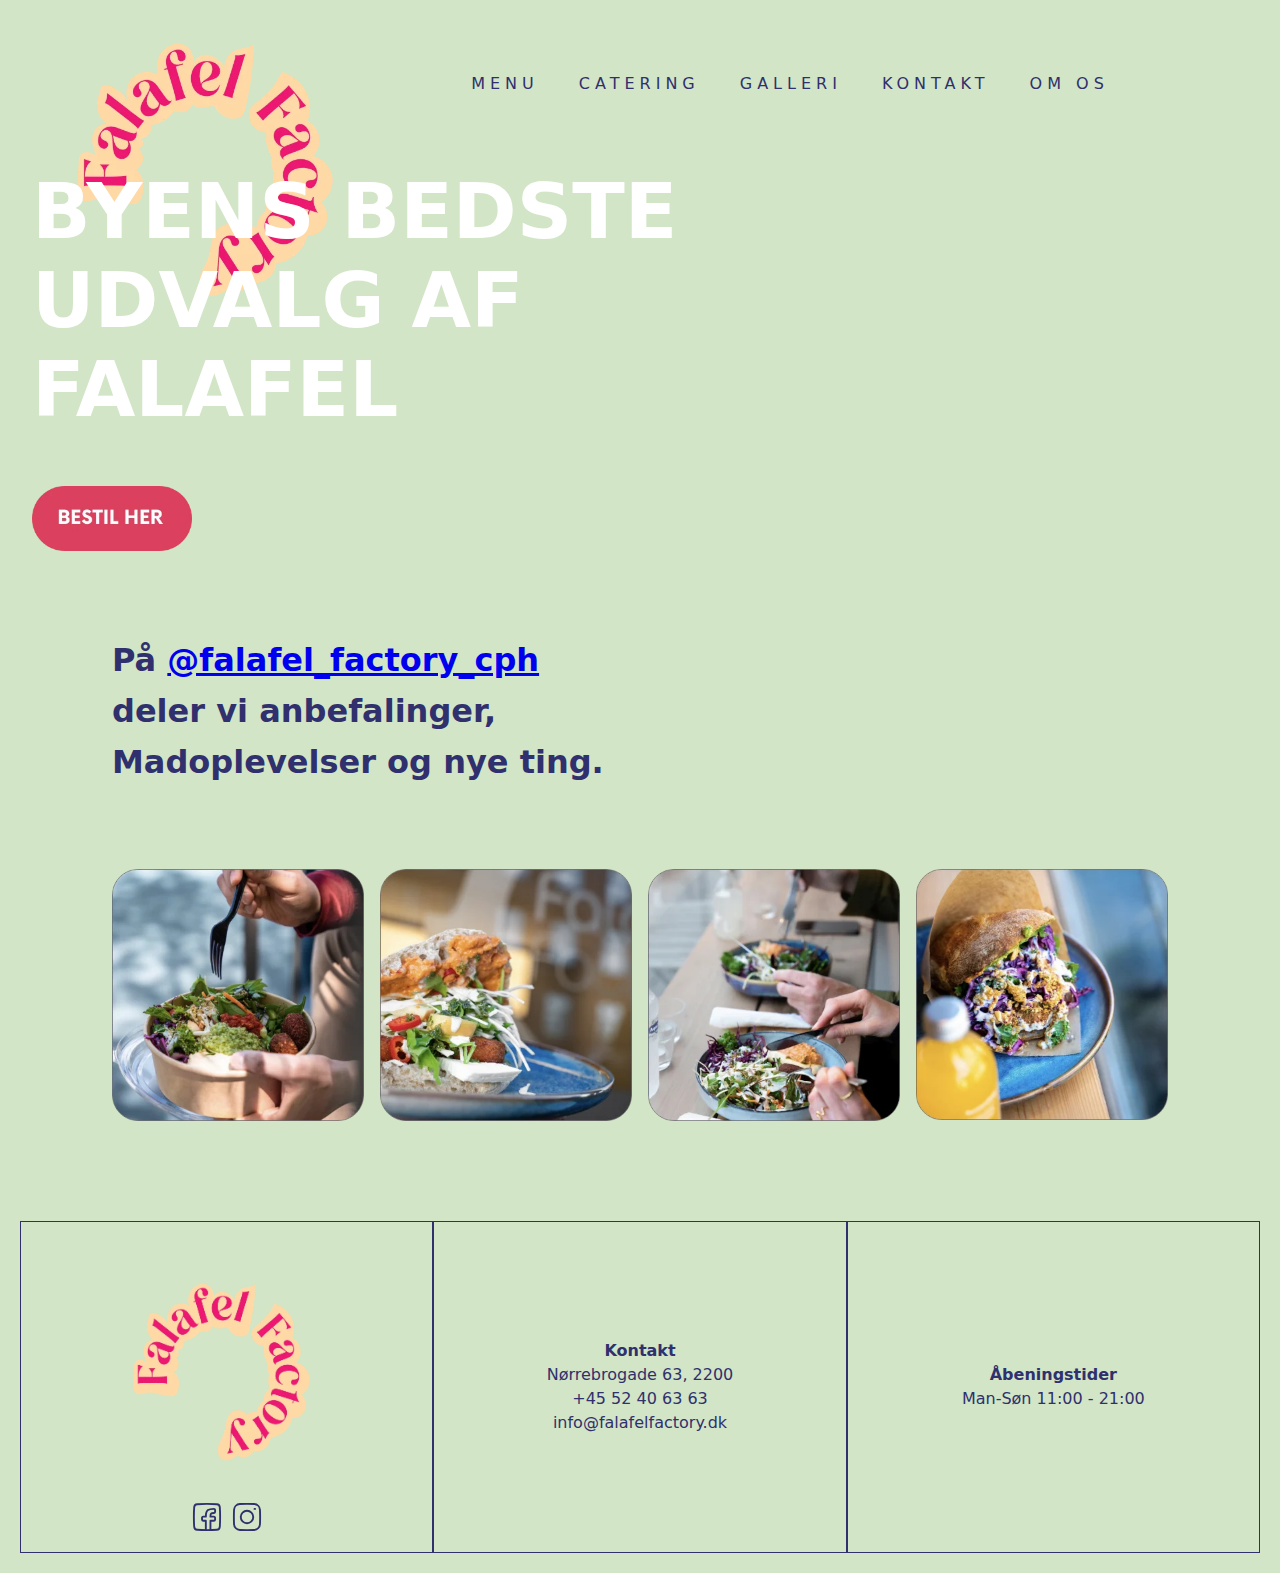
==== index.html @ 97d0500b "Bestil nu knap" ====
<!DOCTYPE html>
<html lang="en">

<head>
  <meta charset="UTF-8">
  <meta http-equiv="X-UA-Compatible" content="IE=edge">
  <meta name="viewport" content="width=device-width, initial-scale=1.0">
  <title>Falafel Factory</title>

  <link rel="stylesheet" href="css/styles.css">
  
</head>

<body>

  <header>
    <div class="logo">

      <a href="index.html"><img src="images/logo.webp" alt="logo"></a>

    </div>
    <nav>
      <ul class="menu">
        <li><a href="menu.html">Menu</a></li>
        <li><a href="catering.html">Catering</a></li>
        <li><a href="galleri.html">Galleri</a></li>
        <li><a href="kontakt.html">Kontakt</a></li>
        <li><a href="om.html">Om os</a></li>
      </ul>
      <div class="burger">
        <div class="line"></div>
        <div class="line"></div>
        <div class="line"></div>
      </div>
    </nav>
  </header>

  <main>

    <div class="wrapper">
      <div class="box-1">
        <video class="video-frontpage" autoplay loop muted>
          <source src="https://emiliaivarsdottir.dk/kea/05_indhold/virksomheds_video/fffilm2.mp4" type="video/mp4">

        </video>
      </div>

      <div class="box-2">
        <h1 class="h1_frontpage">BYENS BEDSTE UDVALG
          AF FALAFEL</h1>
        <a href="menu.html"><img class="button" src="images/button2.webp" alt="button"></a>
      </div>

    </div>

    <div class="tagline_frontpage">
      <h2 class="h2_frontpage">På <a href="https://www.instagram.com/falafel_factory_cph/">@falafel_factory_cph</a>
        deler vi anbefalinger,
        Madoplevelser og nye ting.</h2>
    </div>

    <div class="wrapper2">

      <div class="box-3">
        <img class="img_frontpage" src="images/img1.webp" alt="Falafel bowl">
      </div>

      <div class="box-3-2">
        <img class="img_frontpage" src="images/img2.webp" alt="Falafel pita">
      </div>

      <div class="box-3-3">
        <img class="img_frontpage" src="images/img3.webp" alt="Falafel bowl">
      </div>

      <div class="box-3-4">
        <img class="img_frontpage" src="images/img4.webp" alt="Falafel pita">
      </div>
    </div>

  </main>

  <footer>
    <div class="footer-content">
      <div class="footer-column">
        <img class="logo_2" src="images/logo.webp" alt="Logo">
        <div class="icon-container">
          <a href="https://www.facebook.com/falafelfactorycph/?fref=ts"><img class="icon" src="images/facebook.svg"
              alt="facebook"></a>
          <a href="https://www.instagram.com/falafel_factory_cph/?hl=da"><img class="icon" src="images/instagram.svg"
              alt="instagram"></a>
        </div>
      </div>
      <div class="footer-column">
        <p class="heading_footer">
          <strong>Kontakt</strong>
        </p>
        <p class="contact_p">Nørrebrogade 63, 2200 <br />
          +45 52 40 63 63 <br />
          info@falafelfactory.dk</p>
      </div>
      <div class="footer-column">
        <p class="heading_openinghour"> <strong>Åbeningstider</strong> </p>
        <p class="contact_openinghour">Man-Søn 11:00 - 21:00</p>
      </div>
    </div>
  </footer>

  <script src="script.js"></script>

</body>



</html>
</body>

</html>
---- css/styles.css ----
/* General */

body {
  background-color: #d2e5c6;
  max-width: 1800px;
  margin: 0 auto;
  font-family: "now", system-ui, -apple-system, BlinkMacSystemFont, "Segoe UI", Roboto, Oxygen, Ubuntu, Cantarell, "Open Sans", "Helvetica Neue", sans-serif;
}

p {
  color: #2f306d;
  font-family: "now", system-ui, -apple-system, BlinkMacSystemFont, "Segoe UI", Roboto, Oxygen, Ubuntu, Cantarell, "Open Sans", "Helvetica Neue", sans-serif;
}

.container_drink {
  margin-top: 5rem;
  margin-bottom: 5rem;
}

/* Fonts */
@font-face {
  font-family: "now";
  src: url("../svg/Now-Regular.woff") format("woff");
}
/* Navbar */

header {
  display: flex;
  justify-content: left;
  align-items: left;
  padding: 4rem;
  background-color: #d2e5c6;
  font-family: "now", system-ui, -apple-system, BlinkMacSystemFont, "Segoe UI", Roboto, Oxygen, Ubuntu, Cantarell, "Open Sans", "Helvetica Neue", sans-serif;
  letter-spacing: 5px;
  font-weight: 400;
  text-transform: uppercase;
}

nav {
  display: flex;
  justify-content: center;
  align-items: center;
  flex-grow: 1;
  padding-left: 300px;
}

.menu {
  display: flex;
  list-style: none;
  margin: 0;
  padding: 0;
  justify-content: center;
  align-items: center;
}

.menu li {
  margin-right: 20px;
}

.menu li:last-child {
  margin-right: 0;
}

.menu a {
  display: block;
  padding: 10px;
  color: #2f306d;
  text-decoration: none;
  transition: color 0.3s;
  font-size: 16px;
  font-weight: 500;
}

.menu a:hover {
  color: #db405d;
}

.burger {
  width: 30px;
  height: 20px;
  cursor: pointer;

}

.burger .line {
  width: 100%;
  height: 2px;
  background-color: #2f306d;
  margin-bottom: 5px;
}

.burger {
  display: none;
}

.button_header {
  display: flex;
  scale: 0.8;
}

@media screen and (max-width: 800px) {
  header {
    display: flex;
    justify-content: center;
    align-items: center;
    padding: 4rem;
    background-color: #d2e5c6;
    font-family: "now", system-ui, -apple-system, BlinkMacSystemFont, "Segoe UI", Roboto, Oxygen, Ubuntu, Cantarell, "Open Sans", "Helvetica Neue", sans-serif;
    letter-spacing: 5px;
    font-weight: 400;
    text-transform: uppercase;
  }

  nav {
    margin-left: 12rem;
  }

  .menu {
    display: none;
  }

  .burger {
    display: block;
    z-index: 20;
    margin-left: -4rem;
    
  }

  .burger.active .line:nth-child(1) {
    transform: rotate(45deg) translate(5px, 5px);
  }

  .burger.active .line:nth-child(2) {
    opacity: 0;
  }

  .burger.active .line:nth-child(3) {
    transform: rotate(-45deg) translate(5px, -5px);
  }

  nav.active .menu {
    display: block;
    background-color: #e4f3e4;
    position: absolute;
    top: 60px;
    left: 0;
    width: 100%;
    box-shadow: 0 0 10px rgba(0, 0, 0, 0.1);
    z-index: 4;
  }

  nav.active .menu li {
    margin: 10px 20px;
  }

  nav.active .menu a {
    font-size: 24px;
  }
  .button_header {
    display: none;
  }
}

/* Headings */

.heading_menu_first {
  text-align: center;
  margin-top: 5rem;
  margin-bottom: 1rem;
  font-size: 4rem;
  font-weight: 500;
  font-family: "now", system-ui, -apple-system, BlinkMacSystemFont, "Segoe UI", Roboto, Oxygen, Ubuntu, Cantarell, "Open Sans", "Helvetica Neue", sans-serif;
  color: #2f306d;
  text-transform: uppercase;
  margin-bottom: 0;
}

.heading_menu {
  display: flex;
  justify-content: center;
  
}

.heading_pita {
  margin-left: 2rem;
  color: #2f306d;
  text-transform: uppercase;
  font-size: 2rem;
  font-weight: 500;
  margin-right: 1rem;
  font-family: "now", system-ui, -apple-system, BlinkMacSystemFont, "Segoe UI", Roboto, Oxygen, Ubuntu, Cantarell, "Open Sans", "Helvetica Neue", sans-serif;
}

.heading_drink {
  color: #2f306d;
  text-transform: uppercase;
  text-align: center;
  font-size: 2rem;
  font-weight: 500;
  font-family: "now", system-ui, -apple-system, BlinkMacSystemFont, "Segoe UI", Roboto, Oxygen, Ubuntu, Cantarell, "Open Sans", "Helvetica Neue", sans-serif;
}

.h1_frontpage {
  z-index: 2;
  color: #fff;
  text-transform: uppercase;
  margin-left: -8rem;
  margin-top: 4rem;
  font-family: "now", system-ui, -apple-system, BlinkMacSystemFont, "Segoe UI", Roboto, Oxygen, Ubuntu, Cantarell, "Open Sans", "Helvetica Neue", sans-serif;
}

.h2_frontpage {
  text-align: center;
  font-family: "now", system-ui, -apple-system, BlinkMacSystemFont, "Segoe UI", Roboto, Oxygen, Ubuntu, Cantarell, "Open Sans", "Helvetica Neue", sans-serif;
  color: #2f306d;
  font-size: 1rem;
  margin: 3rem 0;
}

@media screen and (min-width: 768px) {
  .h1_frontpage {
    font-size: 77px;
    margin-top: 0;
  }

  .h2_frontpage {
    text-align: left;
    font-family: "now", system-ui, -apple-system, BlinkMacSystemFont, "Segoe UI", Roboto, Oxygen, Ubuntu, Cantarell, "Open Sans", "Helvetica Neue", sans-serif;
    margin-left: 7rem;
    line-height: 1.6;
    margin-top: 5rem;
    margin-bottom: 5rem;
    font-size: 2rem;
  }

  .heading_menu_first {
    margin-top: 3rem;
    margin-bottom: 0;
  }

  .tagline_frontpage {
    width: 50%;
  }

  .heading_pita {
    
    margin-bottom: 1rem;
    margin-top: 3rem;
    margin-left: 4rem;
  }

  .heading_drink {
    color: #2f306d;
    text-transform: uppercase;
    text-align: center;
    font-size: 3rem;
    font-weight: 500;
    font-family: "now", system-ui, -apple-system, BlinkMacSystemFont, "Segoe UI", Roboto, Oxygen, Ubuntu, Cantarell, "Open Sans", "Helvetica Neue", sans-serif;
  }

  .p_menu {
    font-size: 0.9rem;
  }
}

.p_menu {
  display: flex;
  flex-direction: column;
  justify-content: end;
  font-size: 0.6rem;
}

.p_menu_small {
  display: flex;
  justify-content: center;
  font-size: 0.9rem;
}

/* Video */

.video-frontpage {
  width: 100%;
  display: block;
}

/* Images */

.logo img {
  width: 100%;
  margin-left: 2rem;
}

.logo {
  width: 200px;
  height: 200px;
  margin: 0 auto;
  position: absolute;
  top: 2rem;
  left: 0rem;
}

.img_frontpage {
  align-self: stretch;
  width: 100%;
  display: block;
  margin-bottom: 1rem;
}

.img_menu {
  align-self: stretch;
  width: 300px;
  display: block;
  margin: 2rem auto;
  margin-top: 5rem;
}

.img_menu_1 {
  align-self: stretch;
  width: 70%;
  display: block;
  margin: 2rem auto;
  margin-top: 5rem;
}

@media screen and (min-width: 768px) {
  .logo img {
    width: 181%;
  }

  .logo {
    width: 200px;
    height: 200px;
    margin: 0 auto;
    position: absolute;
    top: -1rem;
    left: 0rem;
  }

  .img_frontpage {
    margin-bottom: 5rem;
    width: 100%;
  }

  .img_menu_1 {
    width: 50%;
    margin-top: 0;
  }

  .img_menu {
    margin-top: 0;
  }
}

/* Grids */

.wrapper {
  display: grid;
  place-items: center;
  
}

.wrapper2 {
  display: grid;
  grid-gap: 1rem;
  margin-left: 7rem;
  margin-right: 7rem;
 
} 



.box-1 {
  display: grid;
  grid-column-start: 1;
  grid-column-end: 9;
  grid-row-start: 1;
  grid-row-end: 9;
  z-index: -1;
}

.box-2 {
  display: grid;
  grid-column-start: 4;
  grid-column-end: 6;
  grid-row-start: 5;
  grid-row-end: 7;
  z-index: 1;
}




.box-4 {
  grid-column-start: 1;
  grid-column-end: 1;
  grid-row-start: 1;
  grid-row-end: 1;
}

.box-4-1 {
  grid-column-start: 2;
  grid-column-end: 2;
  grid-row-start: 1;
  grid-row-end: 1;
}

.box-5 {
  grid-column-start: 1;
  grid-column-end: 1;
  grid-row-start: 1;
  grid-row-end: 1;
}

.box-5-1 {
  grid-column-start: 2;
  grid-column-end: 2;
  grid-row-start: 1;
  grid-row-end: 1;
}

.container {
  text-align: center;
  padding: 20px 20px;
}

.image-wrapper {
  display: inline-block;
  text-align: center;
  margin: 20px;
}
.image-wrapper:first-child {
  margin-right: 50px;
}
.image-wrapper img {
  width: 300px;
  height: auto;
  margin-top: 2rem;
}

.image-text {
  margin-top: 10px;
  white-space: pre-line;
  line-height: 1.5;
  font-size: 18px;
}

.container::after {
  content: "";
  display: inline-block;
  width: 30px;
}

@media screen and (min-width: 768px) {
  .wrapper {
    display: grid;
    grid-template-columns: repeat(8, 1fr);
  }

  .wrapper3 {
    display: grid;
    grid-template-columns: repeat(3, 1fr);
    grid-gap: 1rem;
    margin-left: 10rem;
    margin-right: 10rem;
    margin-top: 4rem;
    margin-bottom: 4rem;
  }

  

  .box-2 {
    display: grid;
    grid-column-start: 2;
    grid-column-end: 6;
    grid-row-start: 3;
    grid-row-end: 7;
    z-index: 1;
  }

  .box-3 {
    grid-column-start: 1;
    grid-column-end: 1;
    grid-row-start: 1;
    grid-row-end: 1;
    z-index: 1;
  }

  .box-3-2 {
    grid-column-start: 2;
    grid-column-end: 2;
    grid-row-start: 1;
    grid-row-end: 1;
    z-index: 1;
  }

  .box-3-3 {
    grid-column-start: 3;
    grid-column-end: 3;
    grid-row-start: 1;
    grid-row-end: 1;
    z-index: 1;
  }

  .box-3-4 {
    grid-column-start: 4;
    grid-column-end: 4;
    grid-row-start: 1;
    grid-row-end: 1;
    z-index: 1;
  }
}


/* Footer */

footer {
  background-color: #d2e5c6;
  color: #000;
  padding: 20px;
}

.footer-content {
  max-width: 200px;
  margin: 0 auto;
  display: flex;
  justify-content: center;
  flex-direction: column-reverse;
}

.footer-content :nth-child(1) { order: 1; }
        .footer-content :nth-child(2) { order: 3; }
        .footer-content :nth-child(3) { order: 2; }
        

.logo_2 {
  width: 100px;
  height: 100px;
  margin: 0 auto;
}

.footer-column{
  margin-top: 2rem;
}

.footer-column p {
  margin: 1rem;
  text-align: center;
}

.footer-column .logo_2 {
  align-items: center;
  display: flex;
}

.footer-column a {
  justify-content: center;
  display: flex;
  
}

.icon {
  width: 20px;
  /* Adjust the size as needed */
  height: 20px;
  margin: 0 10px;
  /* Add some spacing between icons */
}

.icon-container {
  display: flex;
  justify-content: center;
  margin-top: 1rem;
}

.line-container {
  display: flex;
  justify-content: center;
}

.horizontal-line {
  width: 100%;
  border: none;
  border-top: 1px solid#2f306d;
  margin: 120px 10px;
}


@media screen and (min-width: 768px) {

  .heading_footer{
    padding-top:97px;
    margin-top: 0;

  }

  .contact_p{
    padding-bottom: 97px;
  }

  .heading_openinghour{
    padding-top:121px;
    margin-top: 0;
  }

  .contact_openinghour{
    padding-bottom:121px;
  }

  .footer-content {
    max-width: 1800px;
    margin: 0 auto;
    display: flex;
    justify-content: space-between;
    flex-direction: row;
    align-items: center;
    
  }


  .footer-column {
    flex: 1;
    display: flex;
    flex-direction: column;
    justify-content: center;
    line-height: 1.5;
    padding: 20px;
    /* Add padding */
    border: 0.5px solid #2f306d;
    margin-top: 0;
  
  }

  .footer-content :nth-child(1) { order: 1; }
        .footer-content :nth-child(2) { order: 2; }
        .footer-content :nth-child(3) { order: 3; }
        


  .footer-column p {
    margin: 0;
   
  }

  .logo_2 {
    width: 250px;
    height: 250px;
    margin: 0 auto;
  }

  .icon-container {
    margin-top: 10px;
    /* Add some spacing between logo and icons */
  }

  .icon {
    width: 30px;
    /* Adjust the size as needed */
    height: 30px;
    margin: 0 5px;
    /* Add some spacing between icons */
  }
}

/* Button */

.button {
  width: 90%;
  margin-left: 7rem;
  margin-left: -8rem;
}

@media screen and (min-width: 768px) {
  .button {
    width: 25%;
    margin-left: 7rem;
    margin-left: -8rem;
  }
}
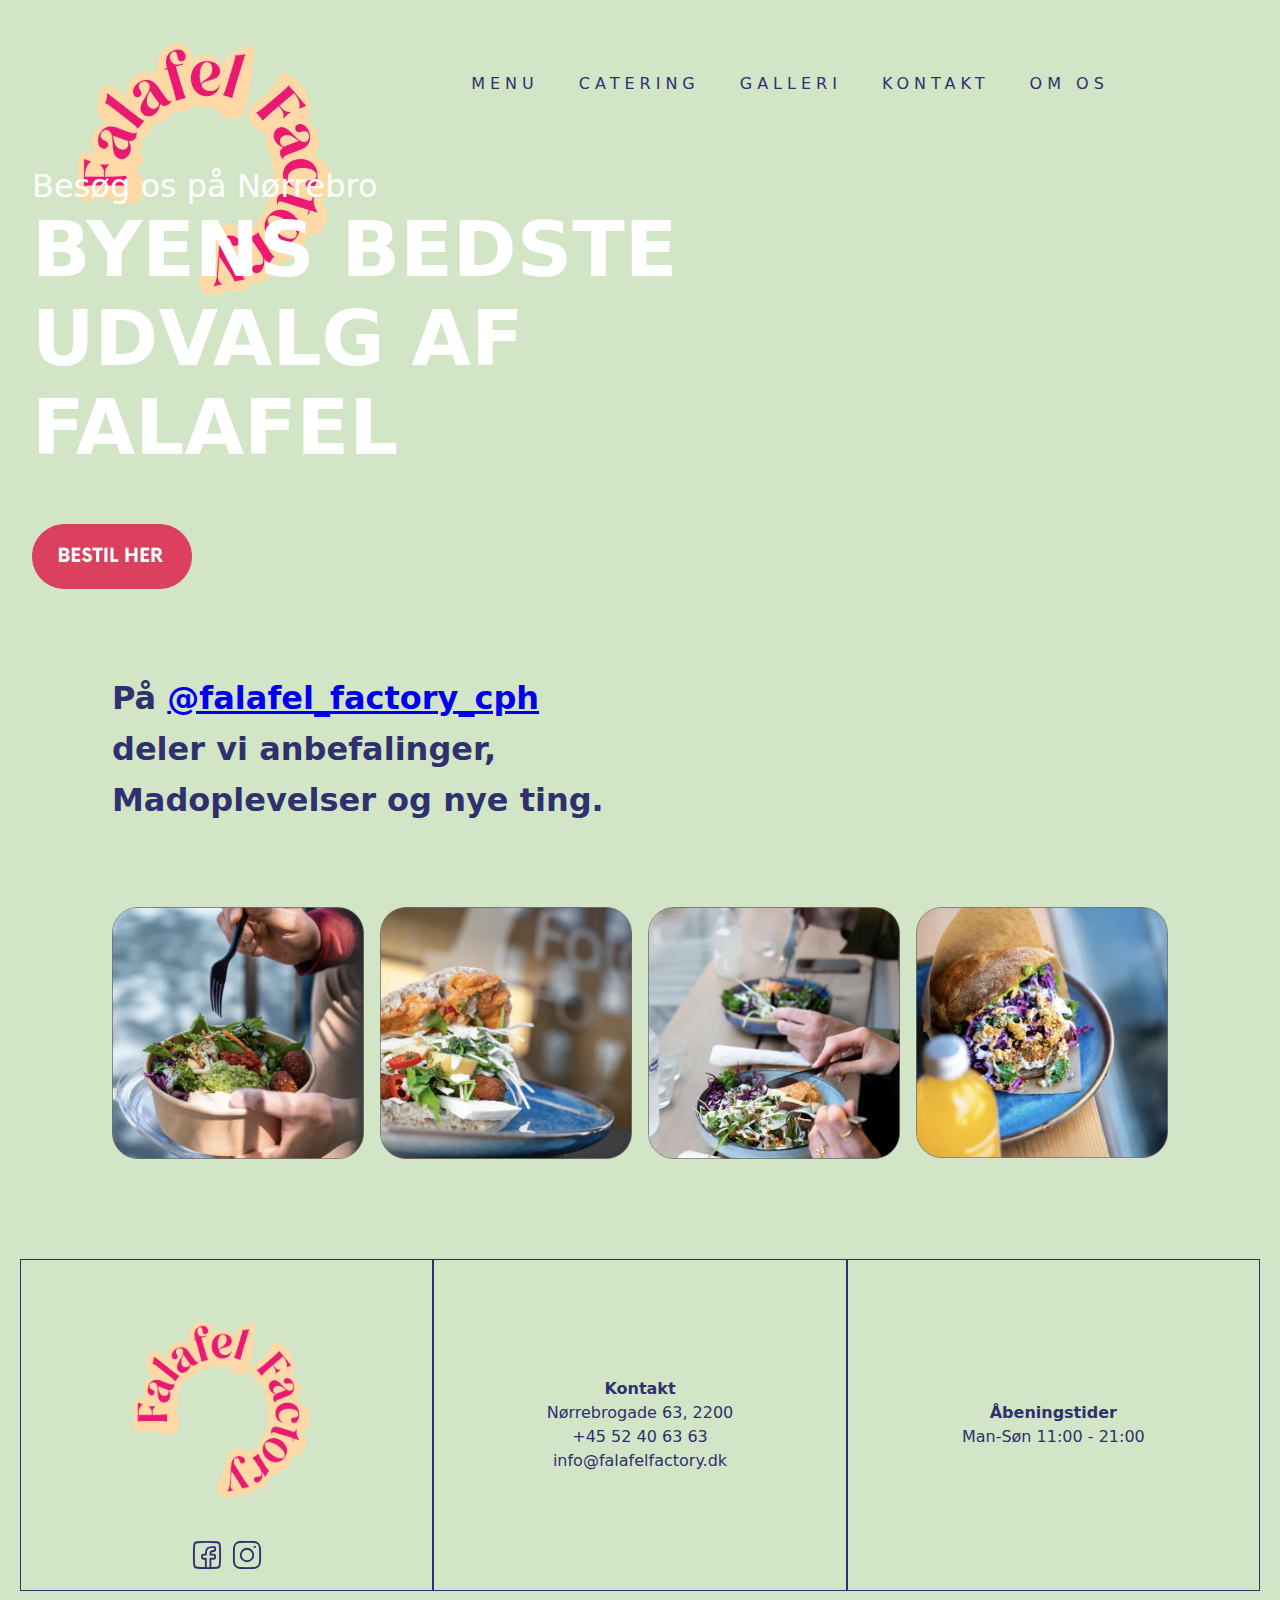
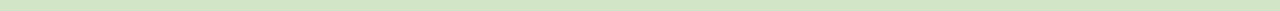
==== commit 1ded53d9: "besøg os på nørrebro" ====
--- a/index.html
+++ b/index.html
@@ -46,6 +46,7 @@
       </div>
 
       <div class="box-2">
+        <h1 class="h1_norrebro">Besøg os på Nørrebro</h1>
         <h1 class="h1_frontpage">BYENS BEDSTE UDVALG
           AF FALAFEL</h1>
         <a href="menu.html"><img class="button" src="images/button2.webp" alt="button"></a>
--- a/css/styles.css
+++ b/css/styles.css
@@ -202,11 +202,24 @@
 
 .h1_frontpage {
   z-index: 2;
+  font-size: 1.5rem;
   color: #fff;
   text-transform: uppercase;
   margin-left: -8rem;
-  margin-top: 4rem;
-  font-family: "now", system-ui, -apple-system, BlinkMacSystemFont, "Segoe UI", Roboto, Oxygen, Ubuntu, Cantarell, "Open Sans", "Helvetica Neue", sans-serif;
+  margin-top: 0;
+  font-family: "now", system-ui, -apple-system, BlinkMacSystemFont, "Segoe UI", Roboto, Oxygen, Ubuntu, Cantarell, "Open Sans", "Helvetica Neue", sans-serif;
+}
+
+.h1_norrebro{
+    font-size: 1rem;
+    font-weight: 300;
+    z-index: 2;
+    color: #fff;
+    margin-top: 1rem;
+    margin-left: -8rem;
+    margin-bottom: 0;
+    font-family: "now", system-ui, -apple-system, BlinkMacSystemFont, "Segoe UI", Roboto, Oxygen, Ubuntu, Cantarell, "Open Sans", "Helvetica Neue", sans-serif;
+
 }
 
 .h2_frontpage {
@@ -220,6 +233,11 @@
 @media screen and (min-width: 768px) {
   .h1_frontpage {
     font-size: 77px;
+    margin-top: 0;
+  }
+
+  .h1_norrebro{
+    font-size: 2rem;
     margin-top: 0;
   }
 
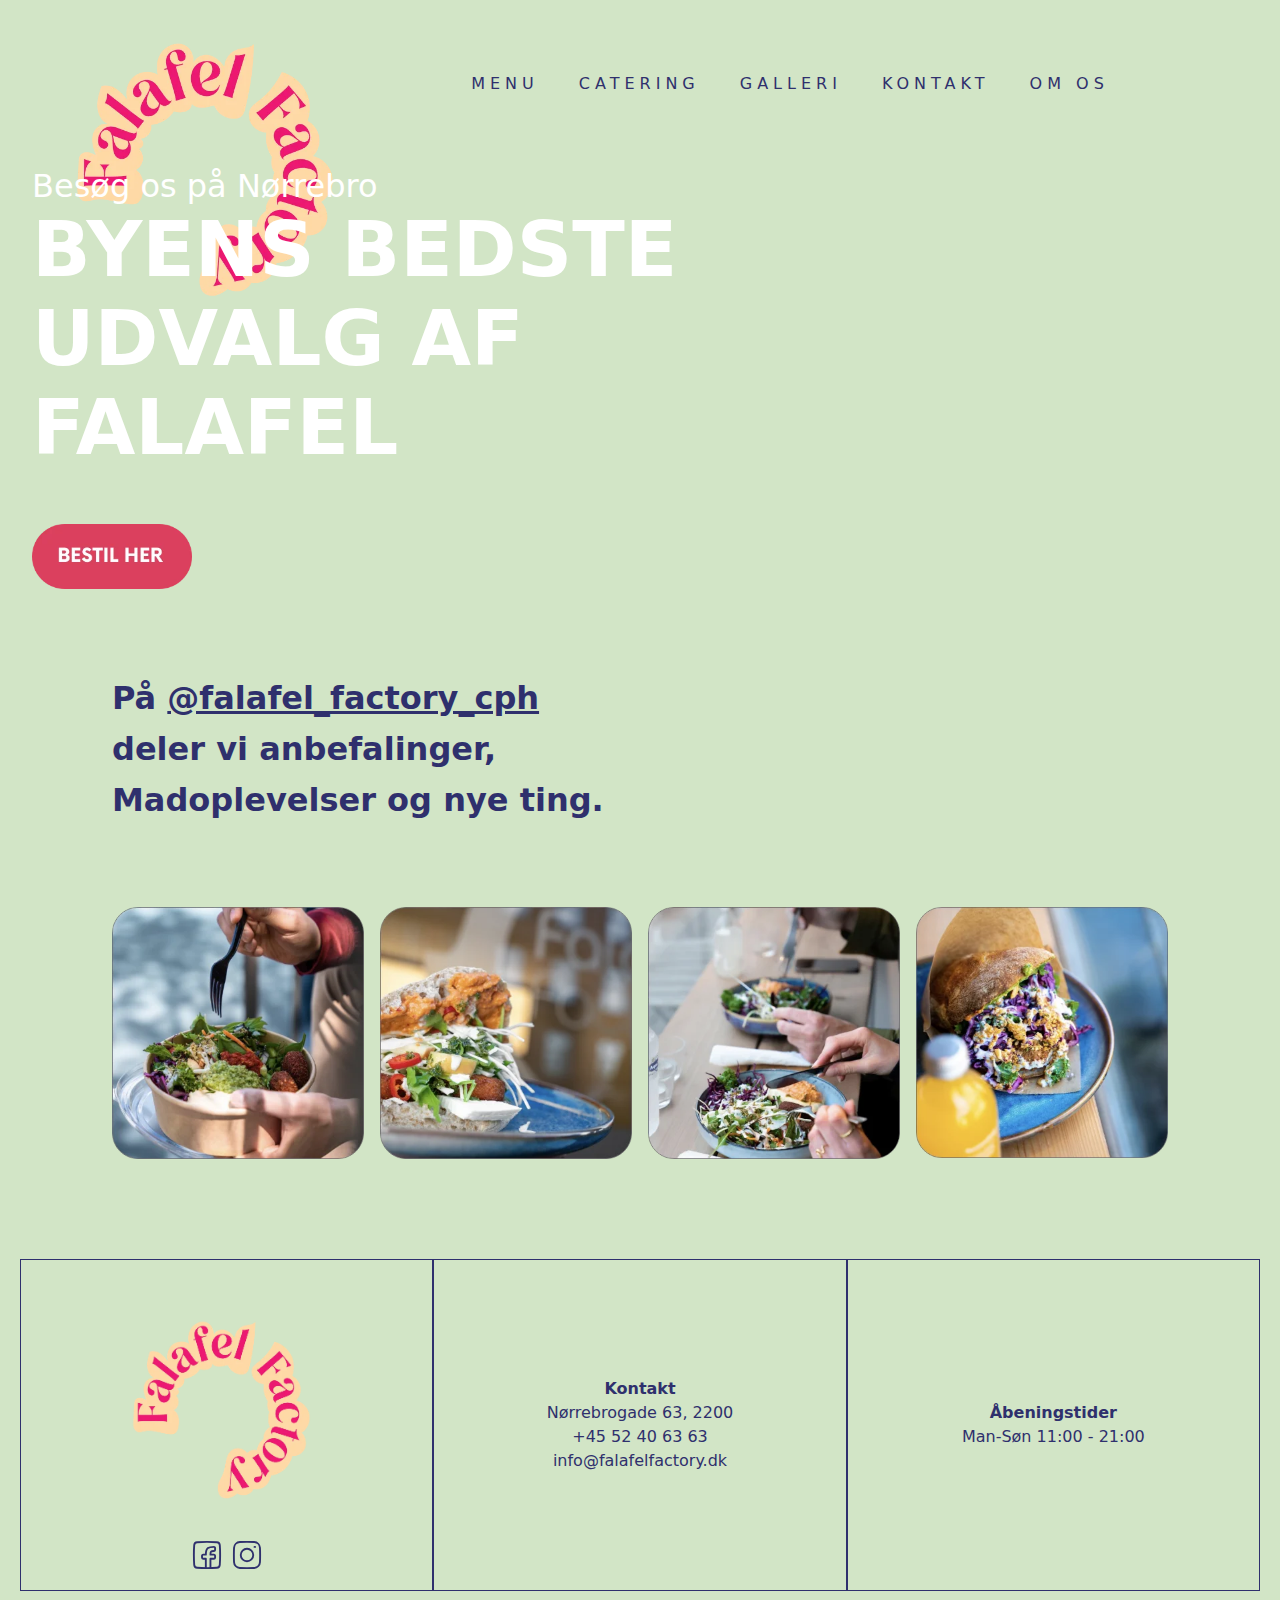
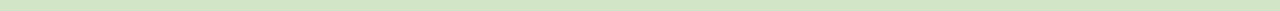
==== commit d4fe72be: "link instagram" ====
--- a/index.html
+++ b/index.html
@@ -55,7 +55,7 @@
     </div>
 
     <div class="tagline_frontpage">
-      <h2 class="h2_frontpage">På <a href="https://www.instagram.com/falafel_factory_cph/">@falafel_factory_cph</a>
+      <h2 class="h2_frontpage link_instagram">På <a href="https://www.instagram.com/falafel_factory_cph/">@falafel_factory_cph</a>
         deler vi anbefalinger,
         Madoplevelser og nye ting.</h2>
     </div>
--- a/css/styles.css
+++ b/css/styles.css
@@ -122,7 +122,7 @@
   .burger {
     display: block;
     z-index: 20;
-    margin-left: -4rem;
+    margin-left: -10rem;
     
   }
 
@@ -202,7 +202,7 @@
 
 .h1_frontpage {
   z-index: 2;
-  font-size: 1.5rem;
+  font-size: 1.2rem;
   color: #fff;
   text-transform: uppercase;
   margin-left: -8rem;
@@ -211,7 +211,7 @@
 }
 
 .h1_norrebro{
-    font-size: 1rem;
+    font-size: 0.8rem;
     font-weight: 300;
     z-index: 2;
     color: #fff;
@@ -265,6 +265,7 @@
     margin-bottom: 1rem;
     margin-top: 3rem;
     margin-left: 4rem;
+    font-size: 3rem;
   }
 
   .heading_drink {
@@ -367,6 +368,21 @@
   .img_menu {
     margin-top: 0;
   }
+}
+
+/* Link */
+
+.link_instagram a:link{
+  color: #2f306d;
+}
+
+.link_instagram a:visited{
+  color: #2f306d;
+}
+
+.link_instagram a:hover{
+ color: #db405d;
+ cursor: pointer;
 }
 
 /* Grids */
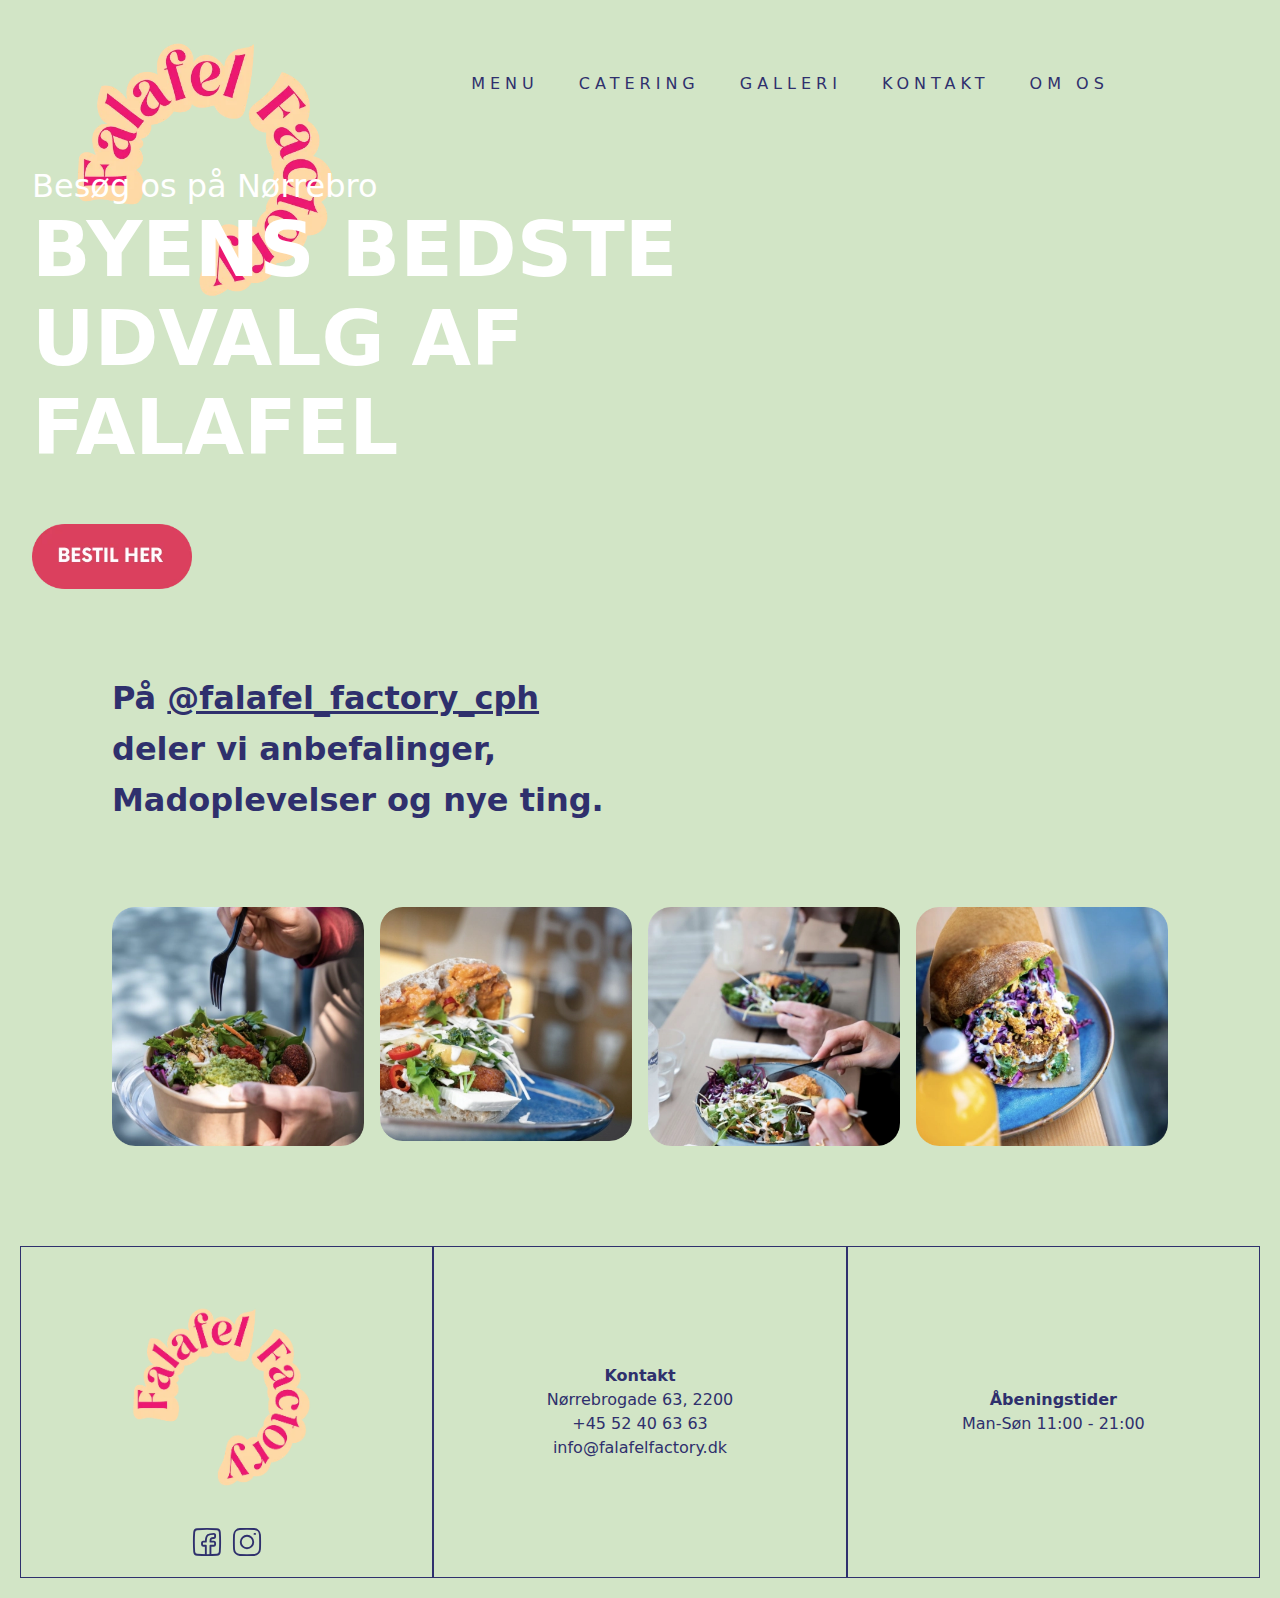
==== commit e09cf32f: "nye billeder forside" ====
--- a/index.html
+++ b/index.html
@@ -8,7 +8,7 @@
   <title>Falafel Factory</title>
 
   <link rel="stylesheet" href="css/styles.css">
-  
+
 </head>
 
 <body>
@@ -55,7 +55,8 @@
     </div>
 
     <div class="tagline_frontpage">
-      <h2 class="h2_frontpage link_instagram">På <a href="https://www.instagram.com/falafel_factory_cph/">@falafel_factory_cph</a>
+      <h2 class="h2_frontpage link_instagram">På <a
+          href="https://www.instagram.com/falafel_factory_cph/">@falafel_factory_cph</a>
         deler vi anbefalinger,
         Madoplevelser og nye ting.</h2>
     </div>
@@ -63,19 +64,19 @@
     <div class="wrapper2">
 
       <div class="box-3">
-        <img class="img_frontpage" src="images/img1.webp" alt="Falafel bowl">
+        <img class="img_frontpage" src="images/forside_img1.webp" alt="Falafel bowl">
       </div>
 
       <div class="box-3-2">
-        <img class="img_frontpage" src="images/img2.webp" alt="Falafel pita">
+        <img class="img_frontpage" src="images/forside_img2.webp" alt="Falafel pita">
       </div>
 
       <div class="box-3-3">
-        <img class="img_frontpage" src="images/img3.webp" alt="Falafel bowl">
+        <img class="img_frontpage" src="images/forside_img3.webp" alt="Falafel bowl">
       </div>
 
       <div class="box-3-4">
-        <img class="img_frontpage" src="images/img4.webp" alt="Falafel pita">
+        <img class="img_frontpage" src="images/forside_img4.webp" alt="Falafel pita">
       </div>
     </div>
 
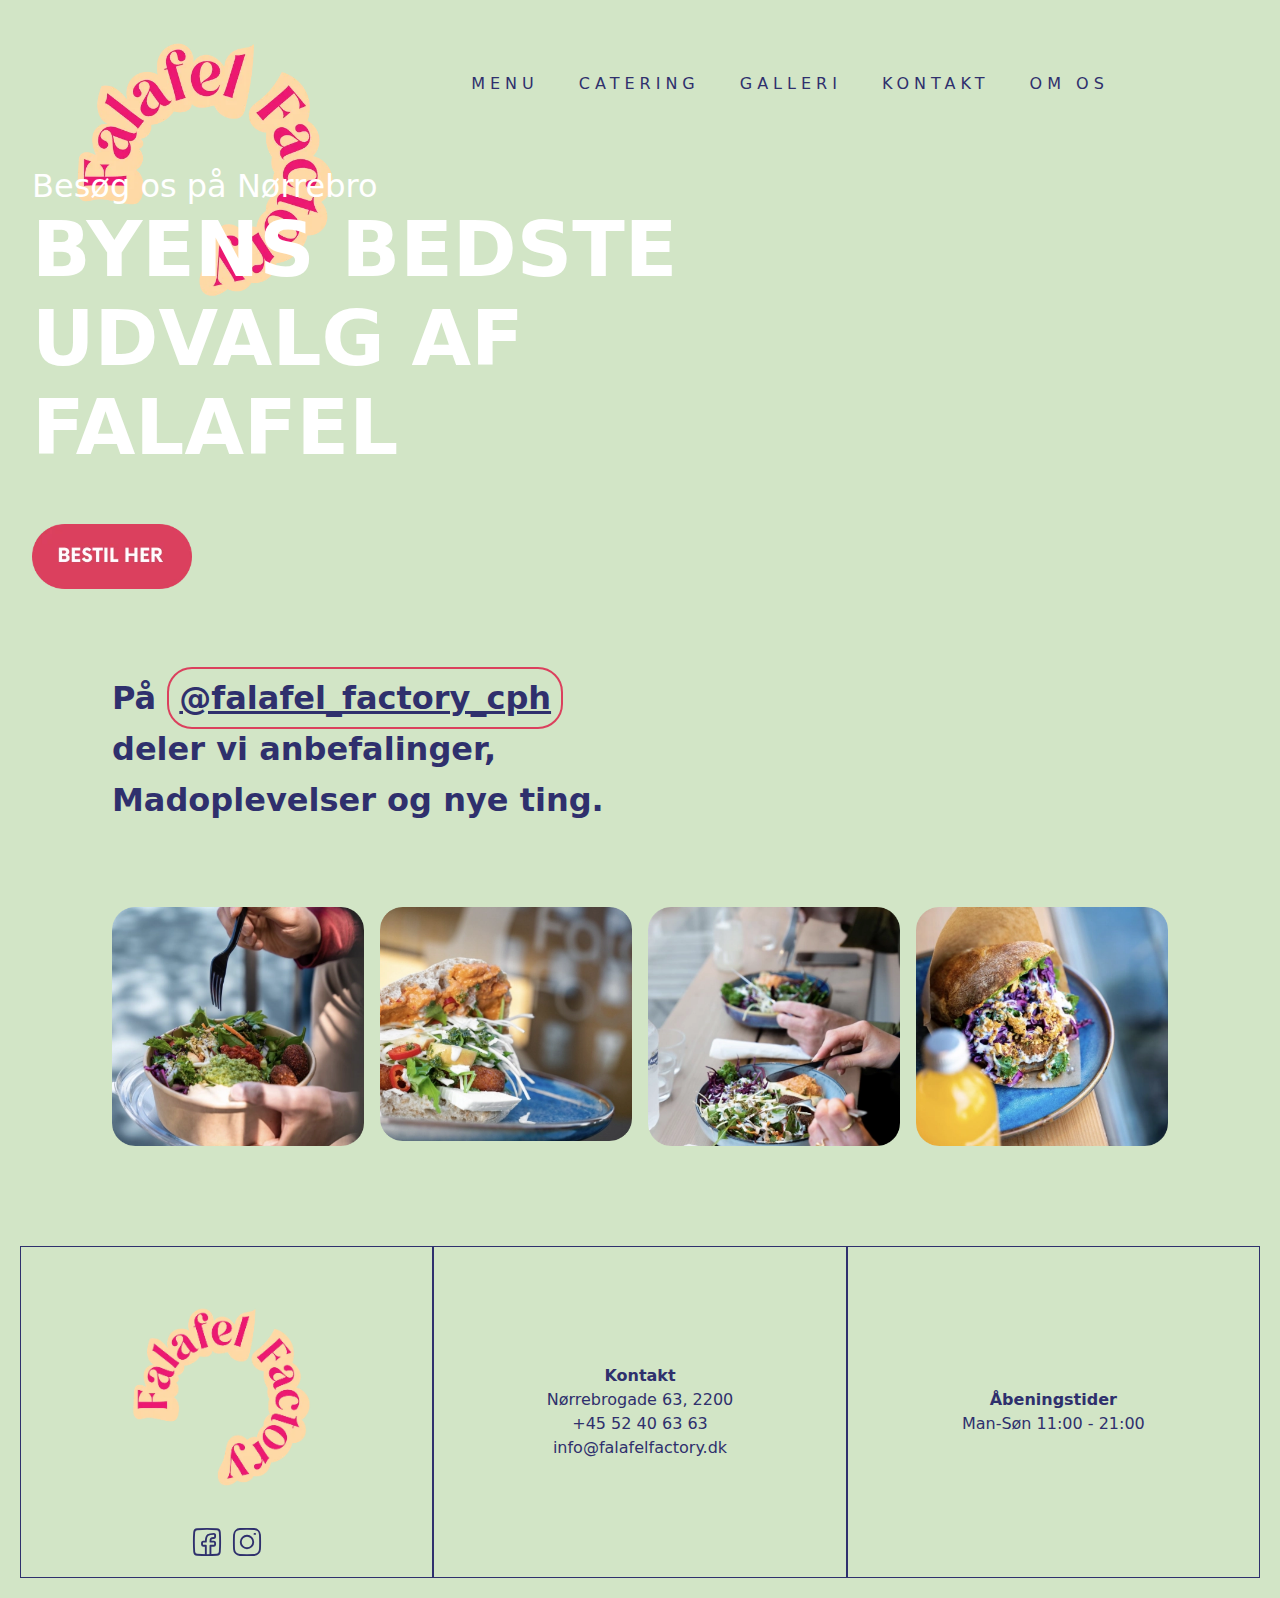
==== commit 676e2cc0: "instalink stylet" ====
--- a/index.html
+++ b/index.html
@@ -55,8 +55,8 @@
     </div>
 
     <div class="tagline_frontpage">
-      <h2 class="h2_frontpage link_instagram">På <a
-          href="https://www.instagram.com/falafel_factory_cph/">@falafel_factory_cph</a>
+      <h2 class="h2_frontpage link_instagram">På <a href="https://www.instagram.com/falafel_factory_cph/"
+          class="insta_link">@falafel_factory_cph</a>
         deler vi anbefalinger,
         Madoplevelser og nye ting.</h2>
     </div>
--- a/css/styles.css
+++ b/css/styles.css
@@ -79,7 +79,6 @@
   width: 30px;
   height: 20px;
   cursor: pointer;
-
 }
 
 .burger .line {
@@ -123,7 +122,6 @@
     display: block;
     z-index: 20;
     margin-left: -10rem;
-    
   }
 
   .burger.active .line:nth-child(1) {
@@ -178,7 +176,6 @@
 .heading_menu {
   display: flex;
   justify-content: center;
-  
 }
 
 .heading_pita {
@@ -210,16 +207,15 @@
   font-family: "now", system-ui, -apple-system, BlinkMacSystemFont, "Segoe UI", Roboto, Oxygen, Ubuntu, Cantarell, "Open Sans", "Helvetica Neue", sans-serif;
 }
 
-.h1_norrebro{
-    font-size: 0.8rem;
-    font-weight: 300;
-    z-index: 2;
-    color: #fff;
-    margin-top: 1rem;
-    margin-left: -8rem;
-    margin-bottom: 0;
-    font-family: "now", system-ui, -apple-system, BlinkMacSystemFont, "Segoe UI", Roboto, Oxygen, Ubuntu, Cantarell, "Open Sans", "Helvetica Neue", sans-serif;
-
+.h1_norrebro {
+  font-size: 0.8rem;
+  font-weight: 300;
+  z-index: 2;
+  color: #fff;
+  margin-top: 1rem;
+  margin-left: -8rem;
+  margin-bottom: 0;
+  font-family: "now", system-ui, -apple-system, BlinkMacSystemFont, "Segoe UI", Roboto, Oxygen, Ubuntu, Cantarell, "Open Sans", "Helvetica Neue", sans-serif;
 }
 
 .h2_frontpage {
@@ -236,7 +232,7 @@
     margin-top: 0;
   }
 
-  .h1_norrebro{
+  .h1_norrebro {
     font-size: 2rem;
     margin-top: 0;
   }
@@ -261,7 +257,6 @@
   }
 
   .heading_pita {
-    
     margin-bottom: 1rem;
     margin-top: 3rem;
     margin-left: 4rem;
@@ -372,17 +367,17 @@
 
 /* Link */
 
-.link_instagram a:link{
+.link_instagram a:link {
   color: #2f306d;
 }
 
-.link_instagram a:visited{
+.link_instagram a:visited {
   color: #2f306d;
 }
 
-.link_instagram a:hover{
- color: #db405d;
- cursor: pointer;
+.link_instagram a:hover {
+  color: #db405d;
+  cursor: pointer;
 }
 
 /* Grids */
@@ -390,7 +385,6 @@
 .wrapper {
   display: grid;
   place-items: center;
-  
 }
 
 .wrapper2 {
@@ -398,10 +392,7 @@
   grid-gap: 1rem;
   margin-left: 7rem;
   margin-right: 7rem;
- 
-} 
-
-
+}
 
 .box-1 {
   display: grid;
@@ -420,9 +411,6 @@
   grid-row-end: 7;
   z-index: 1;
 }
-
-
-
 
 .box-4 {
   grid-column-start: 1;
@@ -500,8 +488,6 @@
     margin-bottom: 4rem;
   }
 
-  
-
   .box-2 {
     display: grid;
     grid-column-start: 2;
@@ -544,7 +530,6 @@
   }
 }
 
-
 /* Footer */
 
 footer {
@@ -561,10 +546,15 @@
   flex-direction: column-reverse;
 }
 
-.footer-content :nth-child(1) { order: 1; }
-        .footer-content :nth-child(2) { order: 3; }
-        .footer-content :nth-child(3) { order: 2; }
-        
+.footer-content :nth-child(1) {
+  order: 1;
+}
+.footer-content :nth-child(2) {
+  order: 3;
+}
+.footer-content :nth-child(3) {
+  order: 2;
+}
 
 .logo_2 {
   width: 100px;
@@ -572,7 +562,7 @@
   margin: 0 auto;
 }
 
-.footer-column{
+.footer-column {
   margin-top: 2rem;
 }
 
@@ -589,7 +579,6 @@
 .footer-column a {
   justify-content: center;
   display: flex;
-  
 }
 
 .icon {
@@ -618,26 +607,23 @@
   margin: 120px 10px;
 }
 
-
 @media screen and (min-width: 768px) {
-
-  .heading_footer{
-    padding-top:97px;
+  .heading_footer {
+    padding-top: 97px;
     margin-top: 0;
-
-  }
-
-  .contact_p{
+  }
+
+  .contact_p {
     padding-bottom: 97px;
   }
 
-  .heading_openinghour{
-    padding-top:121px;
+  .heading_openinghour {
+    padding-top: 121px;
     margin-top: 0;
   }
 
-  .contact_openinghour{
-    padding-bottom:121px;
+  .contact_openinghour {
+    padding-bottom: 121px;
   }
 
   .footer-content {
@@ -647,9 +633,7 @@
     justify-content: space-between;
     flex-direction: row;
     align-items: center;
-    
-  }
-
+  }
 
   .footer-column {
     flex: 1;
@@ -661,18 +645,20 @@
     /* Add padding */
     border: 0.5px solid #2f306d;
     margin-top: 0;
-  
-  }
-
-  .footer-content :nth-child(1) { order: 1; }
-        .footer-content :nth-child(2) { order: 2; }
-        .footer-content :nth-child(3) { order: 3; }
-        
-
+  }
+
+  .footer-content :nth-child(1) {
+    order: 1;
+  }
+  .footer-content :nth-child(2) {
+    order: 2;
+  }
+  .footer-content :nth-child(3) {
+    order: 3;
+  }
 
   .footer-column p {
     margin: 0;
-   
   }
 
   .logo_2 {
@@ -710,3 +696,11 @@
     margin-left: -8rem;
   }
 }
+
+.insta_link {
+  border-radius: 25px;
+  border: 2px solid #db405d;
+  padding: 10px;
+  width: 200px;
+  height: 150px;
+}
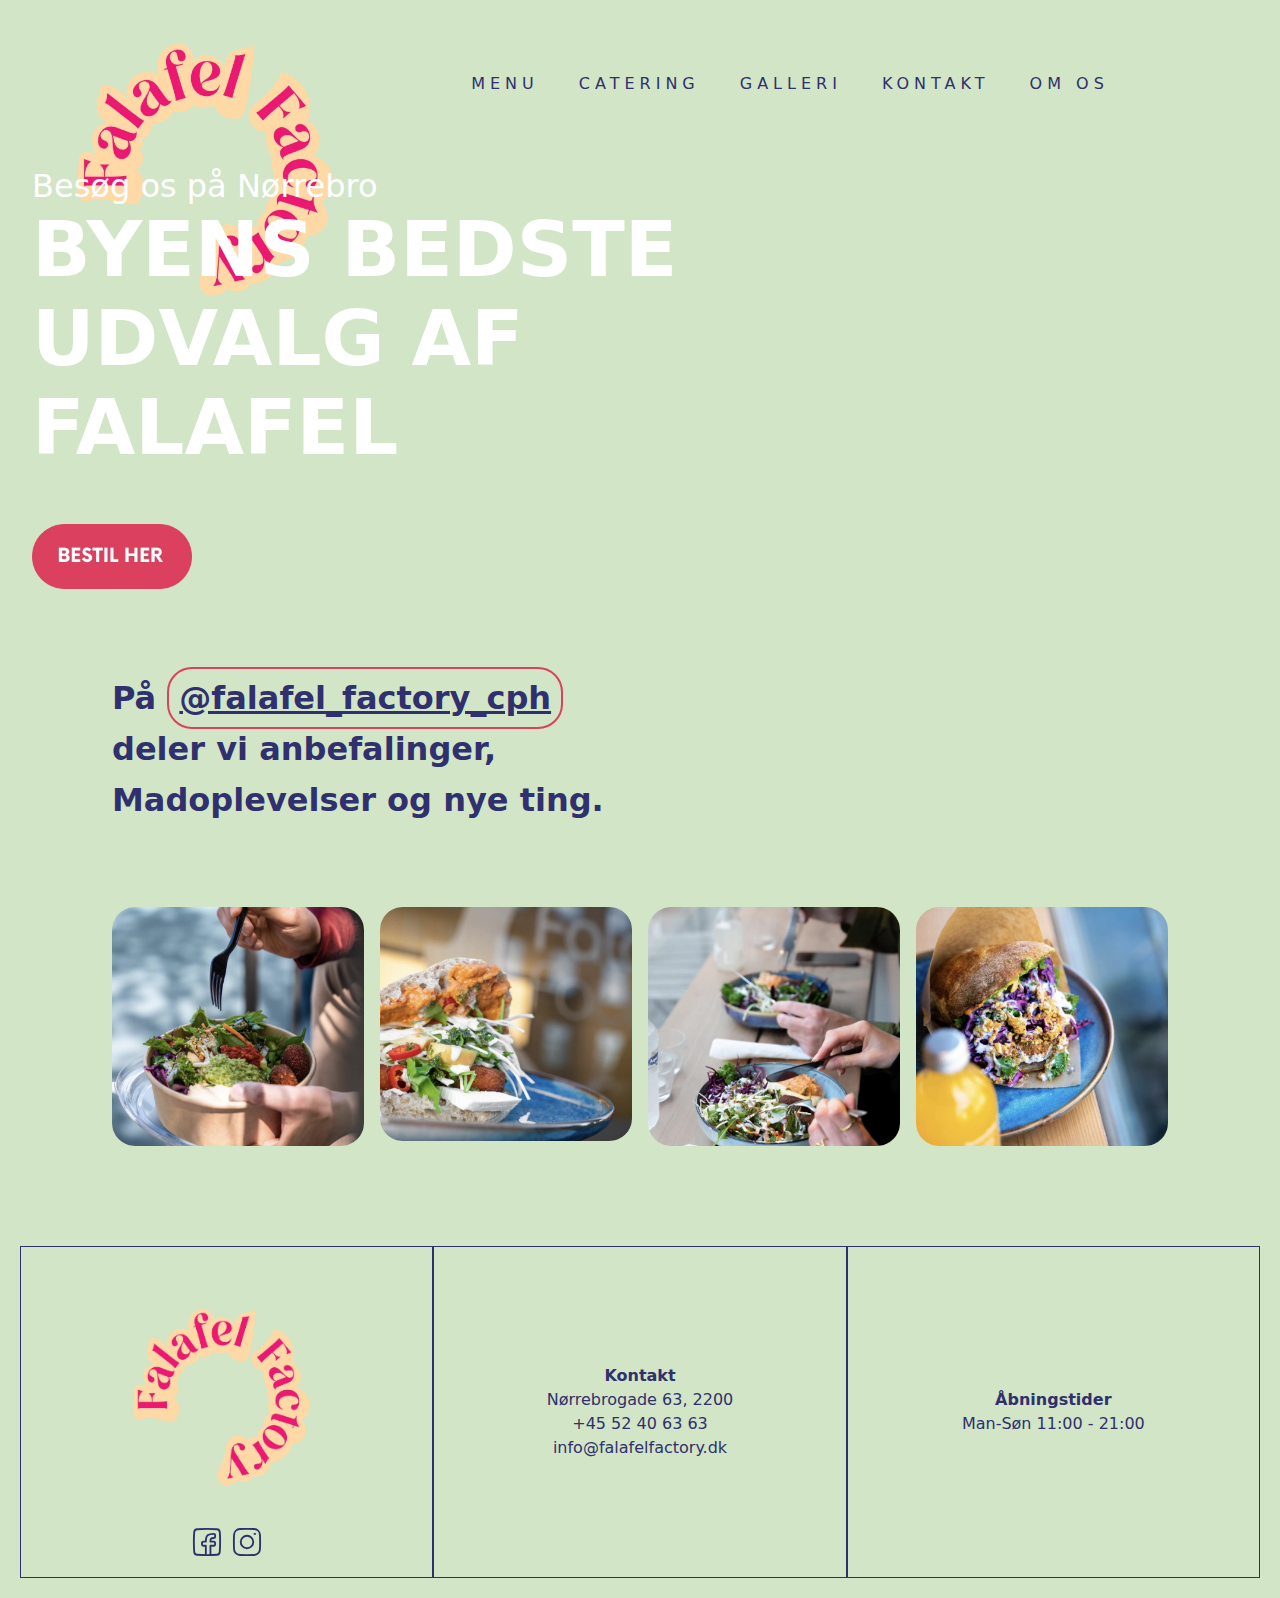
==== commit 9ceed2d9: "Åbningstider" ====
--- a/index.html
+++ b/index.html
@@ -102,7 +102,7 @@
           info@falafelfactory.dk</p>
       </div>
       <div class="footer-column">
-        <p class="heading_openinghour"> <strong>Åbeningstider</strong> </p>
+        <p class="heading_openinghour"> <strong>Åbningstider</strong> </p>
         <p class="contact_openinghour">Man-Søn 11:00 - 21:00</p>
       </div>
     </div>
--- a/css/styles.css
+++ b/css/styles.css
@@ -284,6 +284,14 @@
   font-size: 0.6rem;
 }
 
+.p_menu_2{
+  padding-top: 4rem;
+  display: flex;
+  flex-direction: column;
+  justify-content: end;
+  font-size: 0.6rem;
+}
+
 .p_menu_small {
   display: flex;
   justify-content: center;
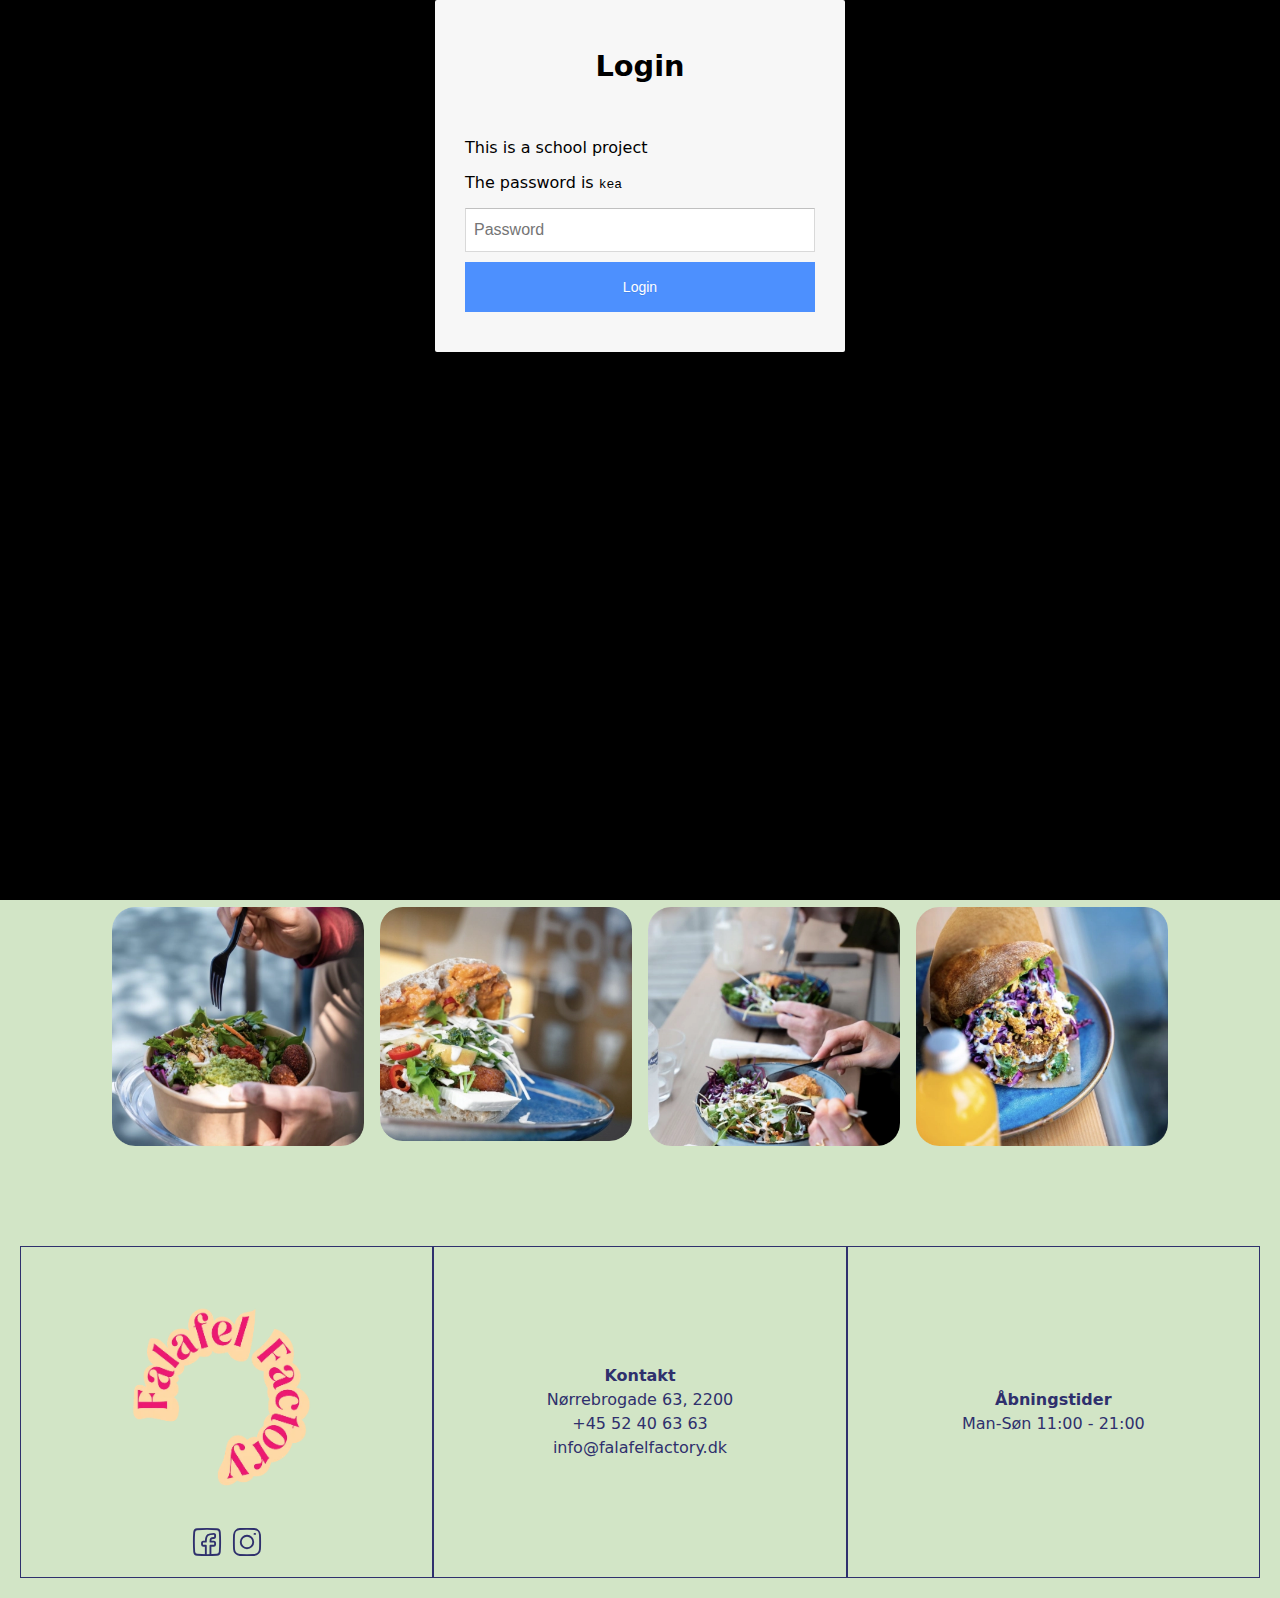
==== commit 138db952: "password" ====
--- a/index.html
+++ b/index.html
@@ -109,7 +109,7 @@
   </footer>
 
   <script src="script.js"></script>
-
+  <script src="login.js"></script>
 </body>
 
 
--- a/css/styles.css
+++ b/css/styles.css
@@ -252,10 +252,6 @@
     margin-bottom: 0;
   }
 
-  .tagline_frontpage {
-    width: 50%;
-  }
-
   .heading_pita {
     margin-bottom: 1rem;
     margin-top: 3rem;
@@ -284,7 +280,7 @@
   font-size: 0.6rem;
 }
 
-.p_menu_2{
+.p_menu_2 {
   padding-top: 4rem;
   display: flex;
   flex-direction: column;
@@ -706,9 +702,25 @@
 }
 
 .insta_link {
-  border-radius: 25px;
+  border-radius: 20px;
   border: 2px solid #db405d;
-  padding: 10px;
-  width: 200px;
-  height: 150px;
-}
+  padding: 5px;
+  width: 100px;
+  height: 50px;
+}
+.tagline_frontpage {
+  line-height: 25px;
+}
+
+@media screen and (min-width: 768px) {
+  .insta_link {
+    border-radius: 25px;
+    border: 2px solid #db405d;
+    padding: 10px;
+    width: 200px;
+    height: 150px;
+  }
+  .tagline_frontpage {
+    width: 50%;
+  }
+}
